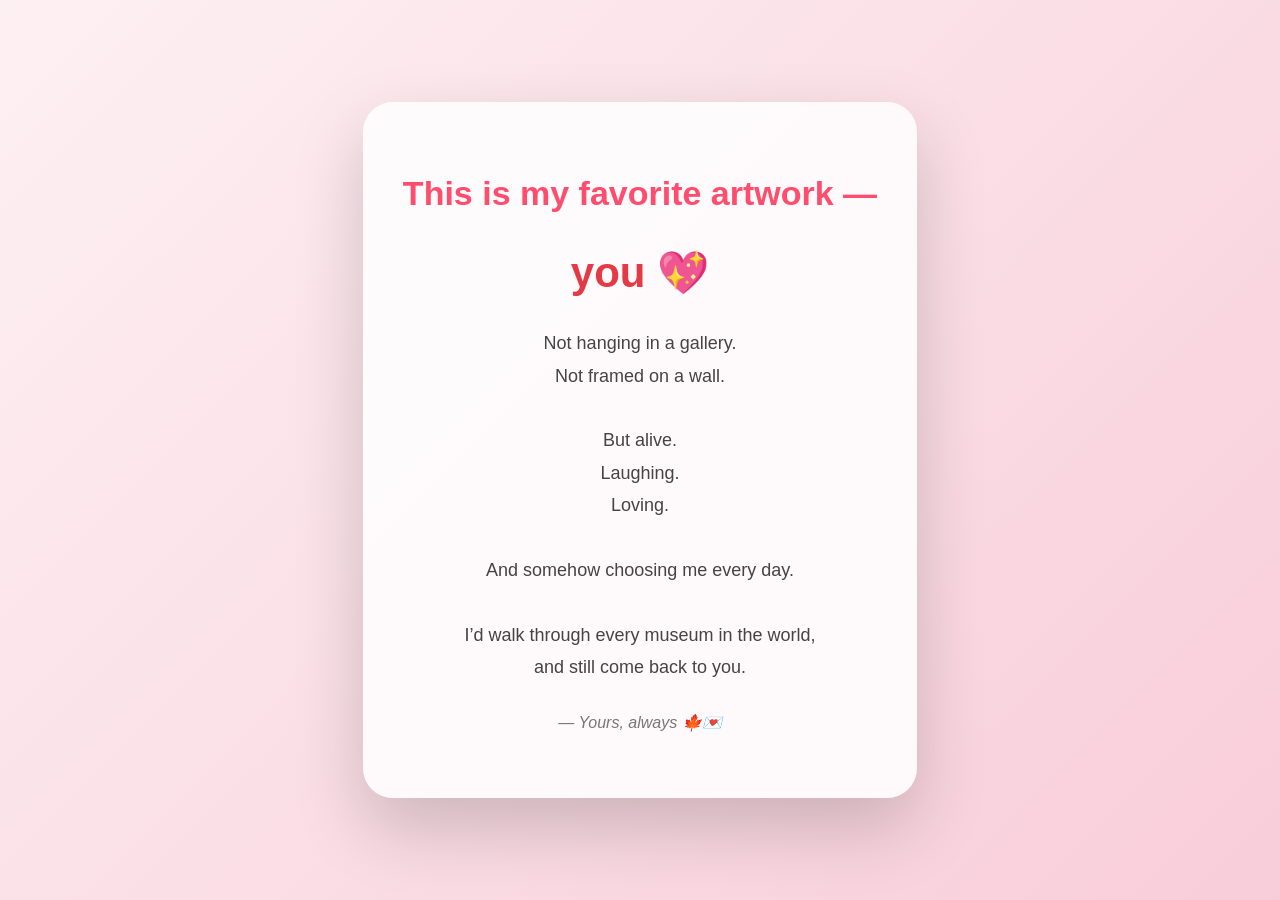
==== final.html @ 7a18d52c "Add files via upload" ====
<!DOCTYPE html>
<html lang="en">
<head>
  <meta charset="UTF-8">
  <title>My Favorite Artwork 🎨</title>
  <link rel="stylesheet" href="style.css">
</head>
<body class="final-page">

<audio id="bgMusic" loop>
  <source src="romantic.mp3" type="audio/mpeg">
</audio>

<div class="final-container fade-in">
  <h1 class="final-title">This is my favorite artwork —</h1>
  <h2 class="final-name">you 💖</h2>

  <p class="final-text">
    Not hanging in a gallery.<br>
    Not framed on a wall.<br><br>

    But alive.<br>
    Laughing.<br>
    Loving.<br><br>

    And somehow choosing me every day.<br><br>

    I’d walk through every museum in the world,<br>
    and still come back to you.
  </p>

  <p class="signature">— Yours, always 🍁💌</p>
</div>

<script src="script.js"></script>
</body>
</html>
---- style.css ----
body {
  margin: 0;
  min-height: 100vh;
  font-family: 'Poppins', sans-serif;
  background: linear-gradient(135deg, #fde2e4, #fad0c4);
  display: flex;
  flex-direction: column;
  align-items: center;
  justify-content: center;
  overflow-x: hidden;
}

.card {
  background: rgba(255,255,255,0.85);
  padding: 40px;
  border-radius: 24px;
  text-align: center;
  box-shadow: 0 30px 60px rgba(0,0,0,0.15);
  backdrop-filter: blur(10px);
}

h1, .title {
  color: #ff4d6d;
}

.soft-text {
  font-size: 18px;
  line-height: 1.6;
  color: #555;
}

.btn {
  margin-top: 20px;
  padding: 14px 28px;
  background: #ff4d6d;
  color: white;
  border-radius: 18px;
  text-decoration: none;
  border: none;
  font-size: 16px;
  cursor: pointer;
  transition: transform 0.3s ease;
}

.btn:hover {
  transform: scale(1.08);
}

.back {
  background: #999;
}

/* Gallery */
.gallery {
  display: grid;
  grid-template-columns: repeat(auto-fit, minmax(160px, 1fr));
  gap: 15px;
  width: 90%;
  max-width: 900px;
}

.gallery img {
  width: 100%;
  border-radius: 18px;
  cursor: pointer;
  transition: transform 0.4s ease, box-shadow 0.4s ease;
}

.gallery img:hover {
  transform: scale(1.06);
  box-shadow: 0 20px 40px rgba(0,0,0,0.2);
}

/* Animations */
.fade-in {
  animation: fadeIn 1.2s ease forwards;
}

@keyframes fadeIn {
  from { opacity: 0; transform: translateY(20px); }
  to { opacity: 1; transform: translateY(0); }
}

/* Viewer */
#viewer {
  position: fixed;
  inset: 0;
  background: rgba(0,0,0,0.9);
  display: none;
  justify-content: center;
  align-items: center;
  z-index: 10;
}

#viewer img {
  max-width: 90%;
  max-height: 85%;
  border-radius: 20px;
}

.close {
  position: absolute;
  top: 20px;
  right: 30px;
  font-size: 40px;
  color: white;
  cursor: pointer;
}

.caption {
  position: absolute;
  bottom: 30px;
  color: #fff;
  opacity: 0.8;
}

/* Final Page */
.final-page {
  background: linear-gradient(135deg, #fdf0f3, #f8cdda);
}

.final-container {
  max-width: 700px;
  padding: 50px 40px;
  text-align: center;
  background: rgba(255,255,255,0.85);
  border-radius: 30px;
  box-shadow: 0 30px 70px rgba(0,0,0,0.18);
}

.final-title {
  font-size: 34px;
  color: #ff4d6d;
}

.final-name {
  font-size: 42px;
  color: #e63946;
  margin-bottom: 30px;
}

.final-text {
  font-size: 18px;
  line-height: 1.8;
  color: #444;
}

.signature {
  margin-top: 30px;
  font-style: italic;
  color: #777;
}
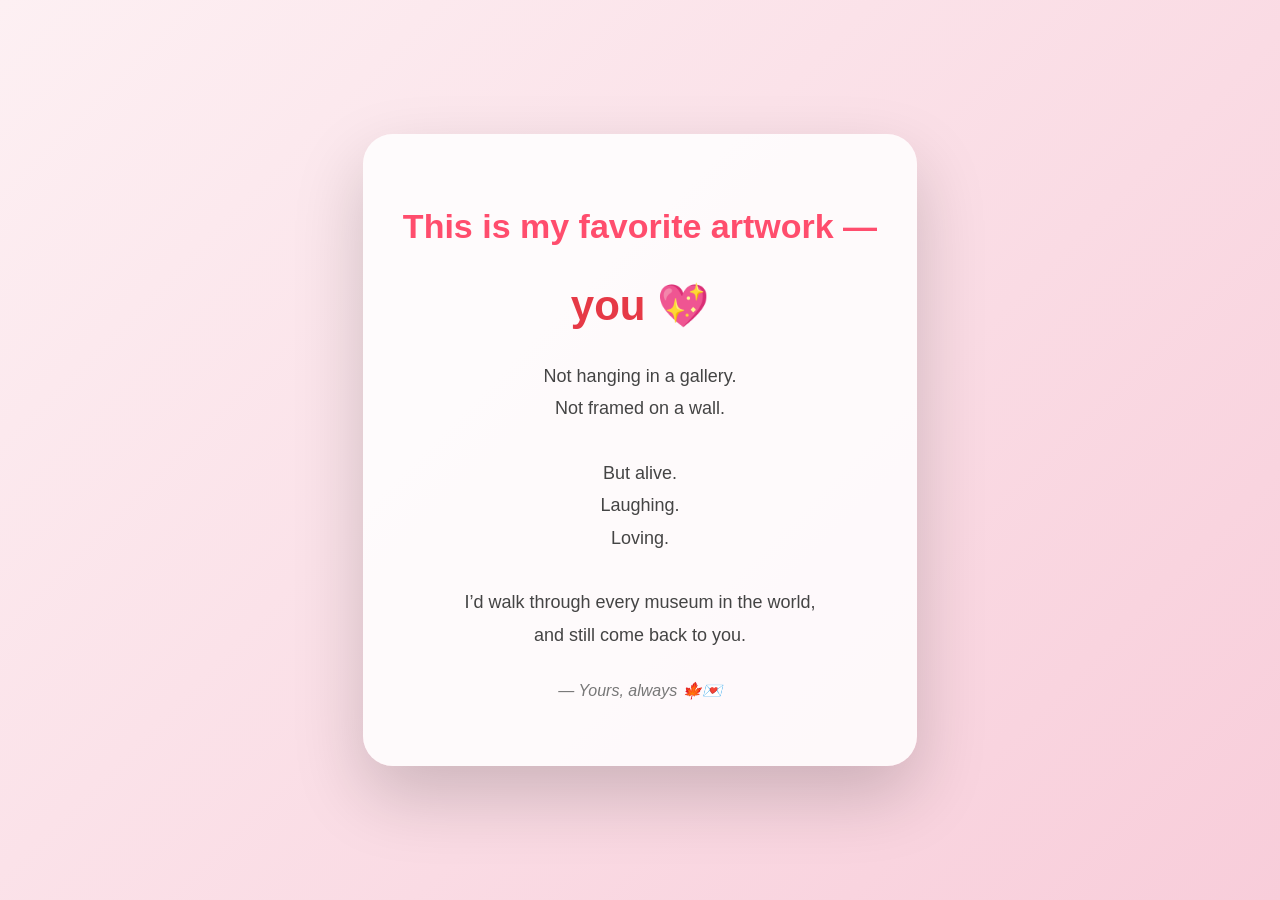
==== commit b233e227: "Update final.html" ====
--- a/final.html
+++ b/final.html
@@ -23,7 +23,6 @@
     Laughing.<br>
     Loving.<br><br>
 
-    And somehow choosing me every day.<br><br>
 
     I’d walk through every museum in the world,<br>
     and still come back to you.
@@ -35,3 +34,4 @@
 <script src="script.js"></script>
 </body>
 </html>
+
